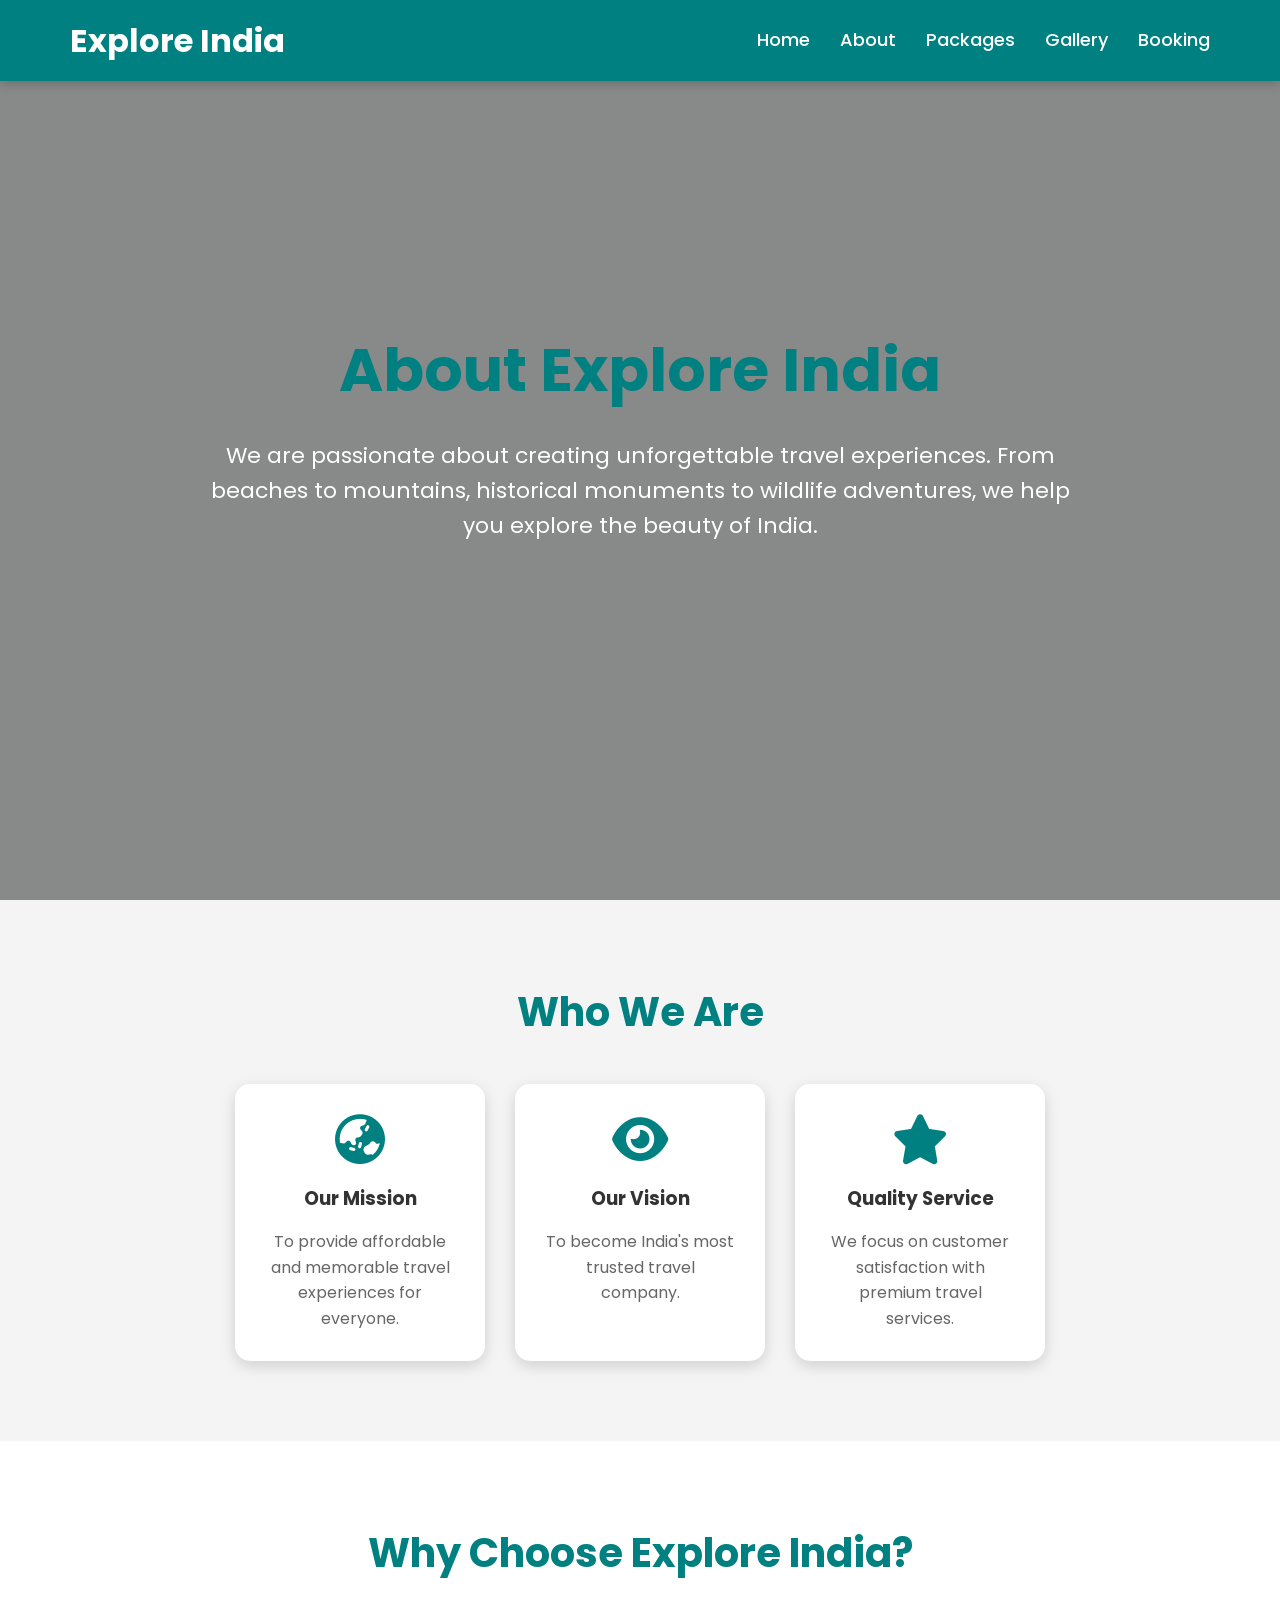
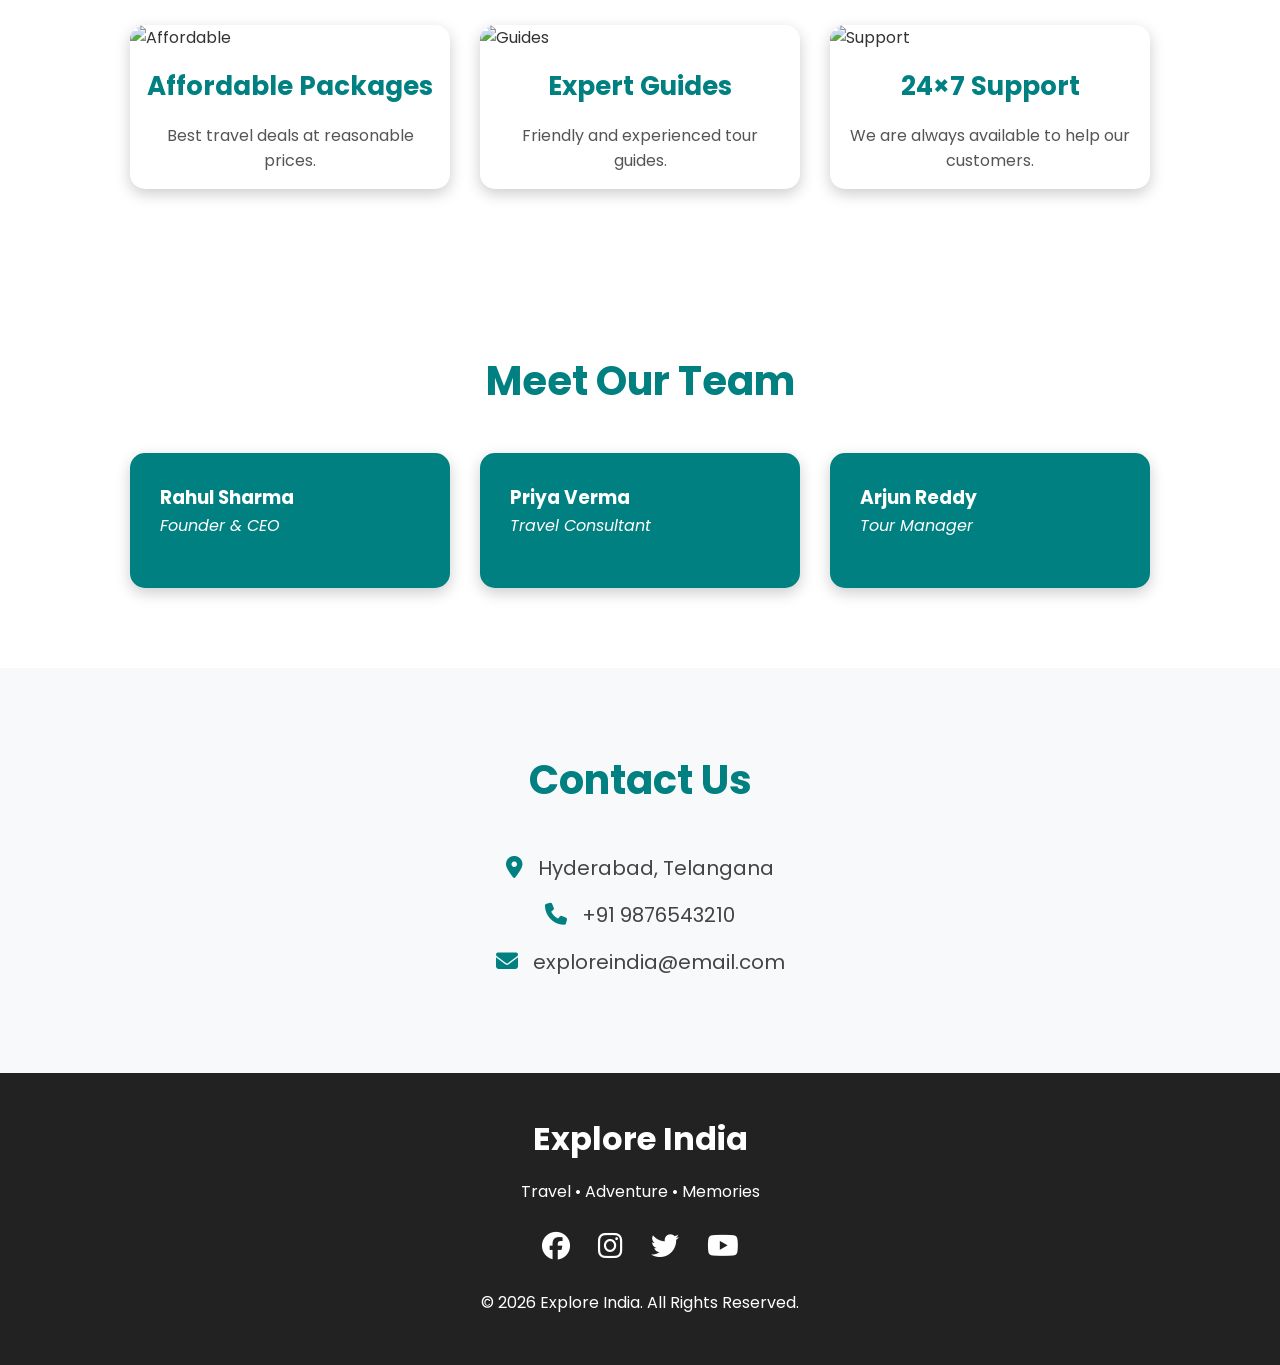
==== about.html @ 7cbf58a8 "Add files via upload" ====
<!DOCTYPE html>
<html lang="en">

<head>

    <meta charset="UTF-8">
    <meta name="viewport" content="width=device-width, initial-scale=1.0">

    <title>About - Explore India</title>

    <link rel="stylesheet" href="style.css">

    <link href="https://fonts.googleapis.com/css2?family=Poppins:wght@300;400;500;600;700&display=swap" rel="stylesheet">

    <link rel="stylesheet"
    href="https://cdnjs.cloudflare.com/ajax/libs/font-awesome/6.5.2/css/all.min.css">

</head>

<body>

<header>

    <div class="logo">
        <h1>Explore India</h1>
    </div>

    <nav>
        <ul>

            <li><a href="index.html">Home</a></li>

            <li><a href="about.html">About</a></li>

            <li><a href="packages.html">Packages</a></li>

            <li><a href="gallery.html">Gallery</a></li>

            <li><a href="booking.html">Booking</a></li>

        </ul>
    </nav>

</header>

<!-- Hero Section -->

<section class="hero">

    <div class="hero-text">

        <h2>About Explore India</h2>

        <p>
            We are passionate about creating unforgettable travel experiences.
            From beaches to mountains, historical monuments to wildlife adventures,
            we help you explore the beauty of India.
        </p>

    </div>

</section>

<!-- About Company -->

<section class="services">

    <h2>Who We Are</h2>

    <div class="service-container">

        <div class="service">

            <i class="fa-solid fa-earth-asia"></i>

            <h3>Our Mission</h3>

            <p>
                To provide affordable and memorable travel experiences for everyone.
            </p>

        </div>

        <div class="service">

            <i class="fa-solid fa-eye"></i>

            <h3>Our Vision</h3>

            <p>
                To become India's most trusted travel company.
            </p>

        </div>

        <div class="service">

            <i class="fa-solid fa-star"></i>

            <h3>Quality Service</h3>

            <p>
                We focus on customer satisfaction with premium travel services.
            </p>

        </div>

    </div>

</section>

<!-- Why Choose Us -->

<section class="destination">

    <h2>Why Choose Explore India?</h2>

    <div class="cards">

        <div class="card">

            <img src="images/goa.jpg" alt="Affordable">

            <h3>Affordable Packages</h3>

            <p>
                Best travel deals at reasonable prices.
            </p>

        </div>

        <div class="card">

            <img src="images/manali.jpg" alt="Guides">

            <h3>Expert Guides</h3>

            <p>
                Friendly and experienced tour guides.
            </p>

        </div>

        <div class="card">

            <img src="images/kerala.jpg" alt="Support">

            <h3>24×7 Support</h3>

            <p>
                We are always available to help our customers.
            </p>

        </div>

    </div>

</section>

<!-- Team -->

<section class="testimonials">

    <h2>Meet Our Team</h2>

    <div class="testimonial-box">

        <div class="testimonial">

            <h3>Rahul Sharma</h3>

            <p>Founder & CEO</p>

        </div>

        <div class="testimonial">

            <h3>Priya Verma</h3>

            <p>Travel Consultant</p>

        </div>

        <div class="testimonial">

            <h3>Arjun Reddy</h3>

            <p>Tour Manager</p>

        </div>

    </div>

</section>

<!-- Contact -->

<section class="contact">

    <h2>Contact Us</h2>

    <p><i class="fa-solid fa-location-dot"></i> Hyderabad, Telangana</p>

    <p><i class="fa-solid fa-phone"></i> +91 9876543210</p>

    <p><i class="fa-solid fa-envelope"></i> exploreindia@email.com</p>

</section>

<!-- Footer -->

<footer>

    <div class="footer-content">

        <h2>Explore India</h2>

        <p>Travel • Adventure • Memories</p>

        <div class="social">

            <a href="#"><i class="fab fa-facebook"></i></a>

            <a href="#"><i class="fab fa-instagram"></i></a>

            <a href="#"><i class="fab fa-twitter"></i></a>

            <a href="#"><i class="fab fa-youtube"></i></a>

        </div>

        <p>© 2026 Explore India. All Rights Reserved.</p>

    </div>

</footer>

<script src="js/script.js"></script>

</body>

</html>
---- style.css ----
/* ===========================
   Google Font
=========================== */

*{
    margin:0;
    padding:0;
    box-sizing:border-box;
    font-family:'Poppins',sans-serif;
    scroll-behavior:smooth;
}

/* ===========================
   Body
=========================== */

body{
    background:#f8f9fa;
    color:#333;
    line-height:1.6;
}

/* ===========================
   Header
=========================== */

header{
    position:fixed;
    width:100%;
    top:0;
    left:0;
    background:#008080;
    display:flex;
    justify-content:space-between;
    align-items:center;
    padding:15px 70px;
    z-index:1000;
    box-shadow:0 3px 10px rgba(0,0,0,0.2);
}

/* Logo */

.logo h1{
    color:white;
    font-size:32px;
    font-weight:bold;
}

/* ===========================
   Navigation
=========================== */

nav ul{
    list-style:none;
    display:flex;
}

nav ul li{
    margin-left:30px;
}

nav ul li a{
    color:white;
    text-decoration:none;
    font-size:18px;
    transition:0.3s;
    font-weight:500;
}

nav ul li a:hover{
    color:#FFD700;
}

/* ===========================
   Hero Section
=========================== */

.hero{
    height:100vh;

    background:
    linear-gradient(rgba(0,0,0,.45),
    rgba(0,0,0,.45)),
    url("images/nature.jpg");

    background-size:cover;
    background-position:center;

    display:flex;
    justify-content:center;
    align-items:center;
    text-align:center;

    color:white;
}

.hero-text{
    width:70%;
}

.hero h2{
    font-size:60px;
    margin-bottom:20px;
}

.hero p{
    font-size:22px;
    margin-bottom:35px;
}

/* Hero Button */

.btn{

    display:inline-block;

    padding:15px 35px;

    background:#ff9800;

    color:white;

    text-decoration:none;

    border-radius:40px;

    font-size:20px;

    transition:.3s;

}

.btn:hover{

    background:#ff5722;

    transform:scale(1.05);

}

/* ===========================
   Section Title
=========================== */

section h2{

    text-align:center;

    font-size:40px;

    margin-bottom:40px;

    color:#008080;

}
/* ===================================
   Popular Destinations Section
=================================== */

.destination{
    padding:80px 8%;
    background:#ffffff;
}

.cards{
    display:flex;
    justify-content:center;
    gap:30px;
    flex-wrap:wrap;
}

.card{
    width:320px;
    background:#fff;
    border-radius:15px;
    overflow:hidden;
    box-shadow:0 5px 15px rgba(0,0,0,0.2);
    transition:0.4s;
}

.card:hover{
    transform:translateY(-10px);
}

.card img{
    width:100%;
    height:220px;
    object-fit:cover;
}

.card h3{
    text-align:center;
    margin-top:15px;
    color:#008080;
    font-size:26px;
}

.card p{
    padding:15px;
    text-align:center;
    color:#555;
}

.card h4{
    text-align:center;
    color:#ff5722;
    font-size:24px;
    margin-bottom:20px;
}

.card-btn{
    display:block;
    width:150px;
    margin:20px auto;
    text-align:center;
    padding:12px;
    background:#008080;
    color:white;
    text-decoration:none;
    border-radius:30px;
    transition:0.3s;
}

.card-btn:hover{
    background:#ff9800;
}

/* ===================================
   Why Choose Us
=================================== */

.services{
    background:#f4f4f4;
    padding:80px 8%;
}

.service-container{
    display:flex;
    justify-content:center;
    gap:30px;
    flex-wrap:wrap;
}

.service{
    width:250px;
    background:white;
    text-align:center;
    padding:30px;
    border-radius:15px;
    box-shadow:0 5px 15px rgba(0,0,0,.15);
    transition:.4s;
}

.service:hover{
    transform:translateY(-8px);
}

.service i{
    font-size:50px;
    color:#008080;
    margin-bottom:20px;
}

.service h3{
    margin-bottom:15px;
    color:#333;
}

.service p{
    color:#666;
}

/* ===================================
   Testimonials
=================================== */

.testimonials{
    padding:80px 8%;
    background:white;
}

.testimonial-box{
    display:flex;
    justify-content:center;
    gap:30px;
    flex-wrap:wrap;
}

.testimonial{
    width:320px;
    background:#008080;
    color:white;
    padding:30px;
    border-radius:15px;
    box-shadow:0 5px 15px rgba(0,0,0,.2);
}

.testimonial p{
    font-style:italic;
    margin-bottom:20px;
}

.testimonial h4{
    text-align:right;
    color:#FFD700;
}
/* ===================================
   Contact Section
=================================== */

.contact{
    padding:80px 8%;
    background:#f8f9fa;
    text-align:center;
}

.contact p{
    font-size:20px;
    margin:15px 0;
    color:#444;
}

.contact i{
    color:#008080;
    margin-right:10px;
    font-size:22px;
}

/* ===================================
   Footer
=================================== */

footer{
    background:#222;
    color:white;
    text-align:center;
    padding:40px 20px;
}

.footer-content h2{
    font-size:32px;
    margin-bottom:15px;
}

.footer-content p{
    margin:10px 0;
}

.social{
    margin:20px 0;
}

.social a{
    color:white;
    font-size:28px;
    margin:0 12px;
    transition:0.3s;
}

.social a:hover{
    color:#FFD700;
}

/* ===================================
   Responsive Design
=================================== */

@media(max-width:992px){

header{
    padding:15px 30px;
}

.hero h2{
    font-size:45px;
}

.hero p{
    font-size:18px;
}

.hero-text{
    width:90%;
}

}

@media(max-width:768px){

header{
    flex-direction:column;
    text-align:center;
}

nav{
    margin-top:15px;
}

nav ul{
    flex-direction:column;
}

nav ul li{
    margin:12px 0;
}

.hero{
    height:80vh;
    padding:20px;
}

.hero h2{
    font-size:35px;
}

.hero p{
    font-size:17px;
}

.cards,
.service-container,
.testimonial-box{
    flex-direction:column;
    align-items:center;
}

.card,
.service,
.testimonial{
    width:95%;
}

.card img{
    height:220px;
}

.btn,
.card-btn{
    width:180px;
}

.contact p{
    font-size:18px;
}

.footer-content h2{
    font-size:28px;
}

.social a{
    font-size:24px;
}

}

@media(max-width:480px){

.logo h1{
    font-size:26px;
}

.hero h2{
    font-size:28px;
}

.hero p{
    font-size:15px;
}

section h2{
    font-size:30px;
}

.card h3{
    font-size:22px;
}

.card h4{
    font-size:20px;
}

.service i{
    font-size:40px;
}

.service h3{
    font-size:20px;
}

.contact p{
    font-size:16px;
}

}
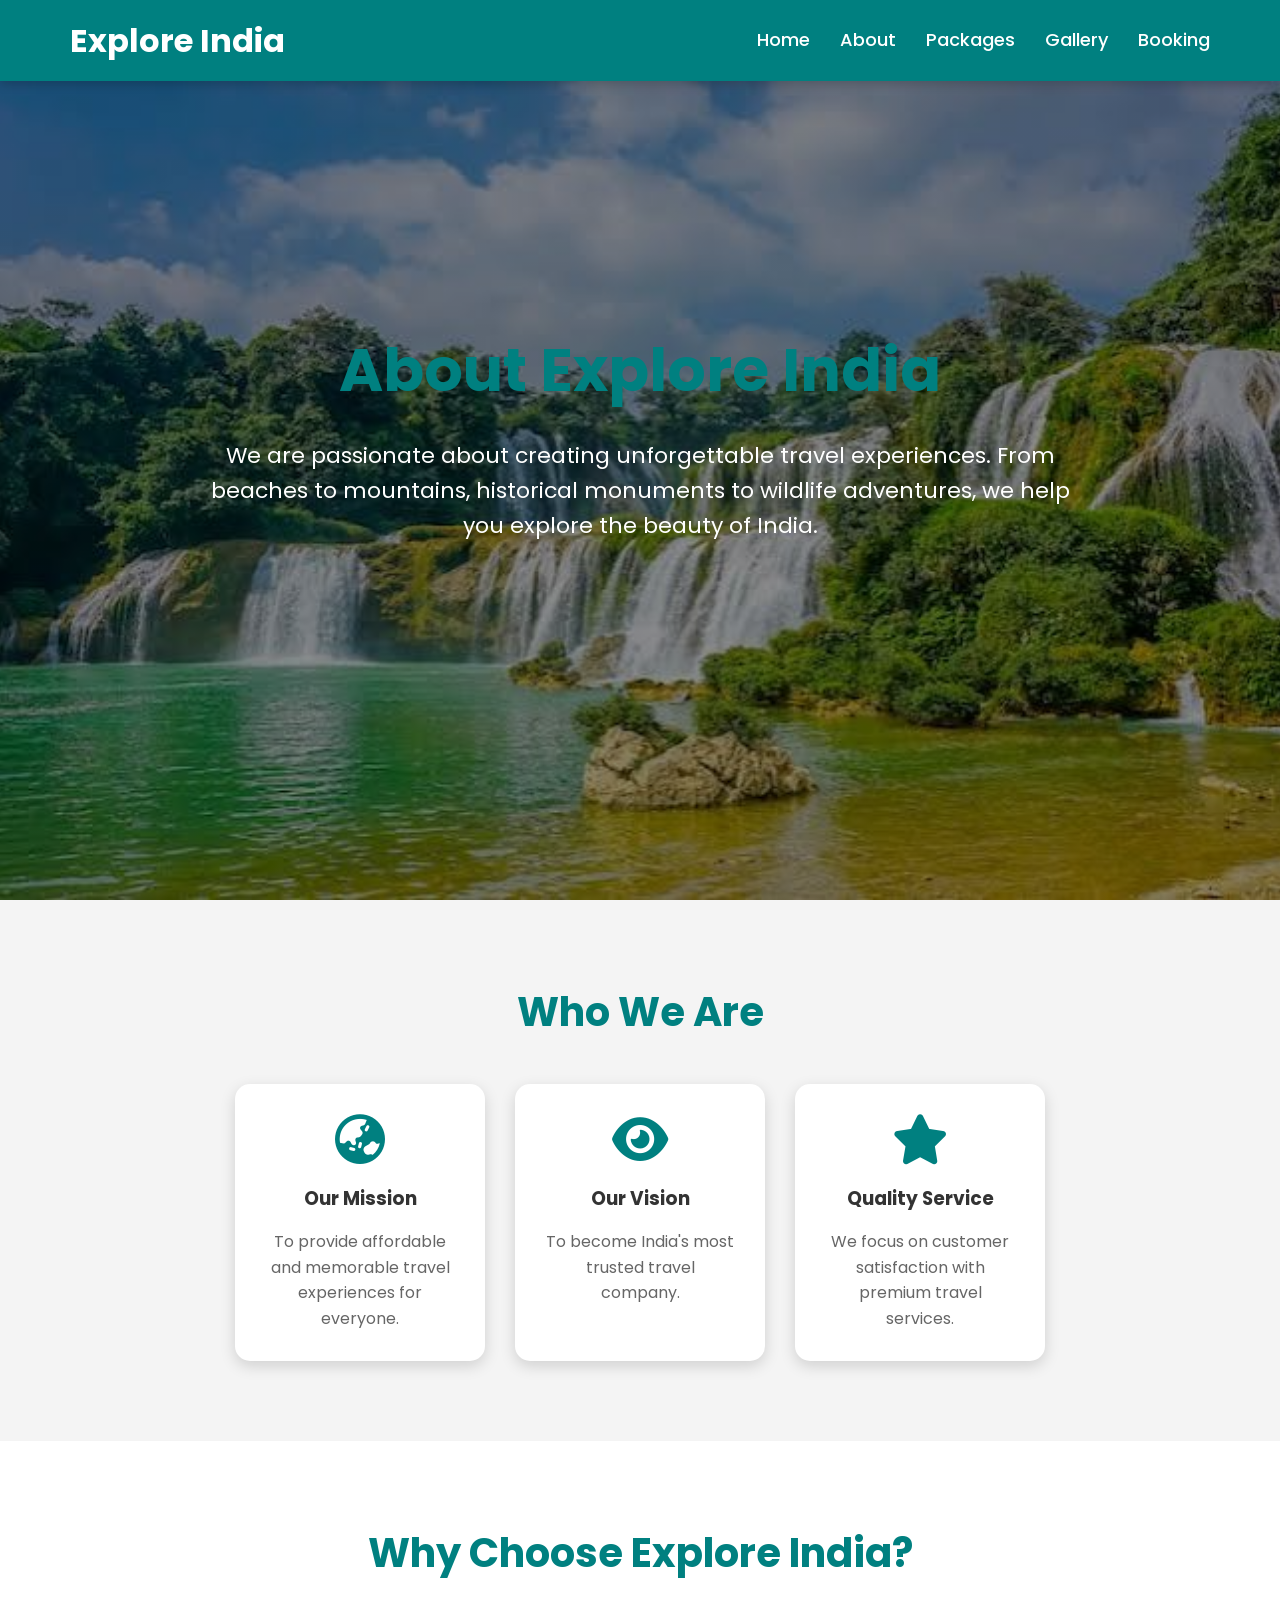
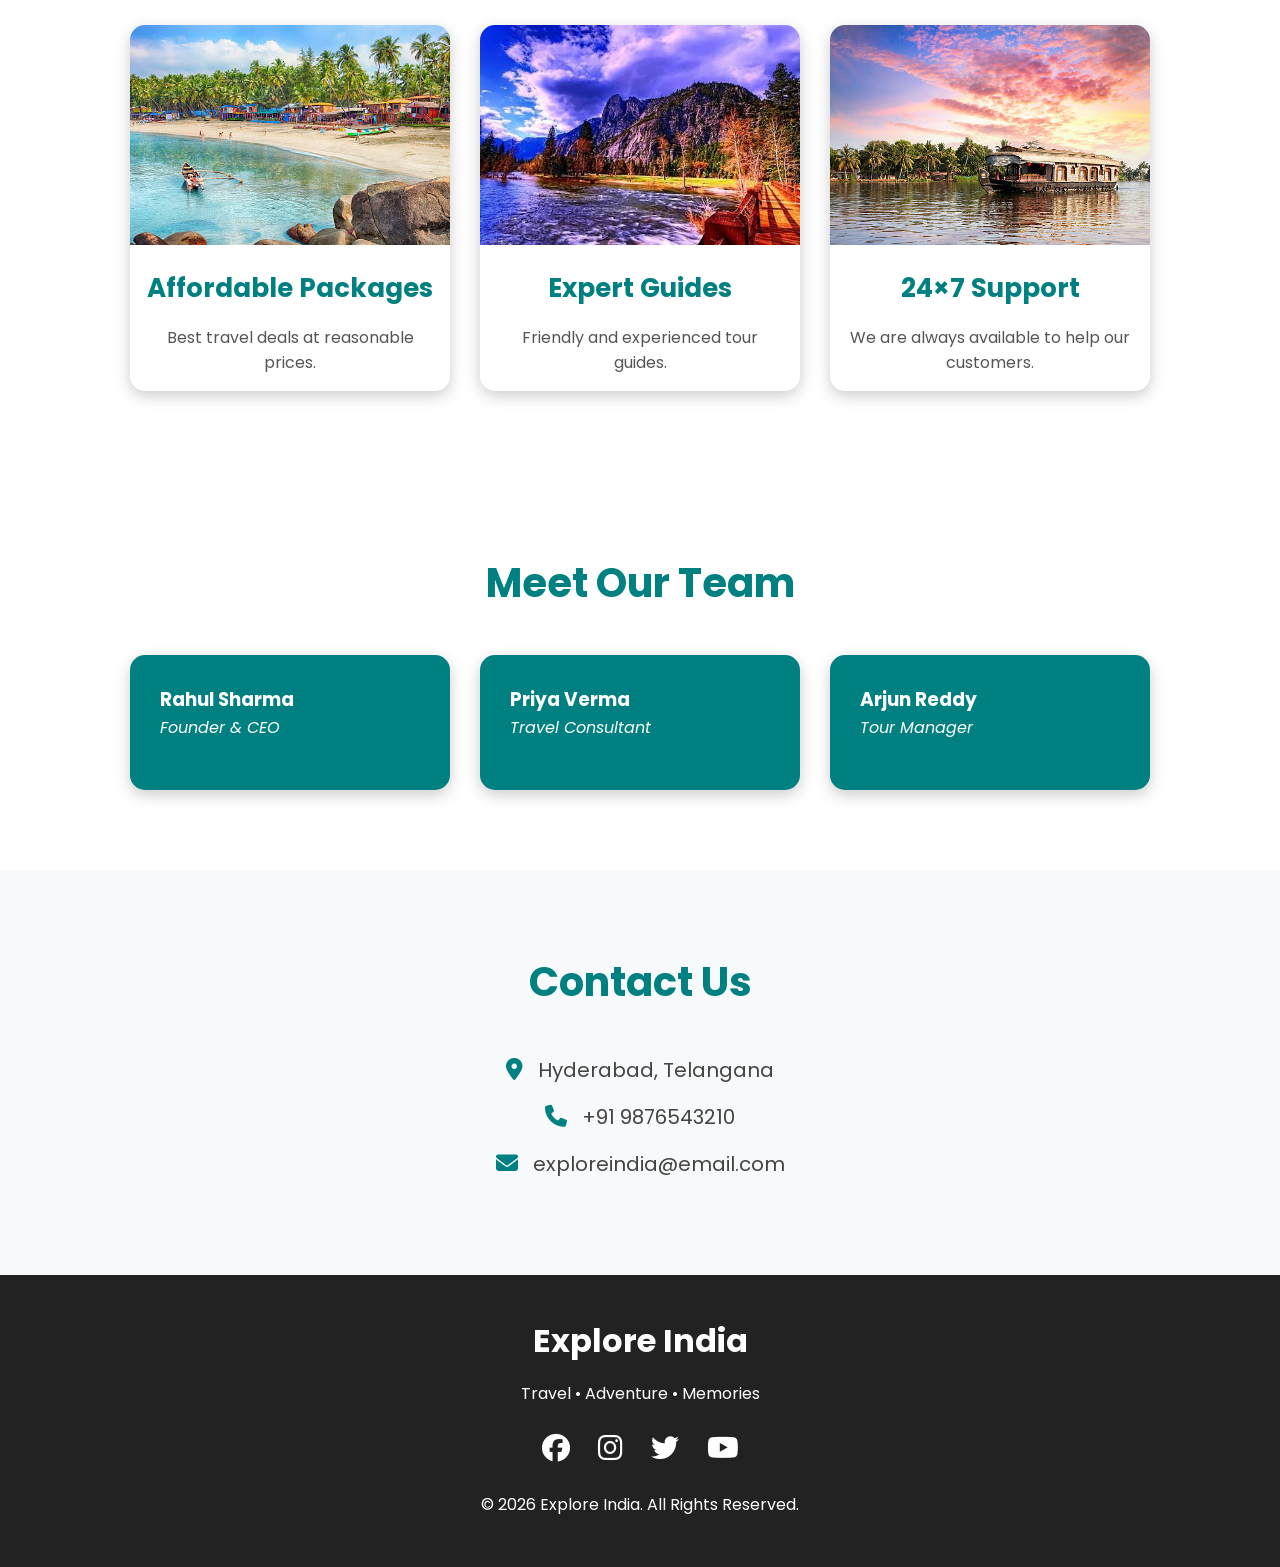
==== commit 3f1636f1: "Add files via upload" ====
--- a/about.html
+++ b/about.html
@@ -238,5 +238,17 @@
 <script src="js/script.js"></script>
 
 </body>
-
+<!--Start of Tawk.to Script-->
+<script type="text/javascript">
+var Tawk_API=Tawk_API||{}, Tawk_LoadStart=new Date();
+(function(){
+var s1=document.createElement("script"),s0=document.getElementsByTagName("script")[0];
+s1.async=true;
+s1.src='https://embed.tawk.to/6a4bdfe6b1afcb1d43388f79/1jss657h5';
+s1.charset='UTF-8';
+s1.setAttribute('crossorigin','*');
+s0.parentNode.insertBefore(s1,s0);
+})();
+</script>
+<!--End of Tawk.to Script-->
 </html>
